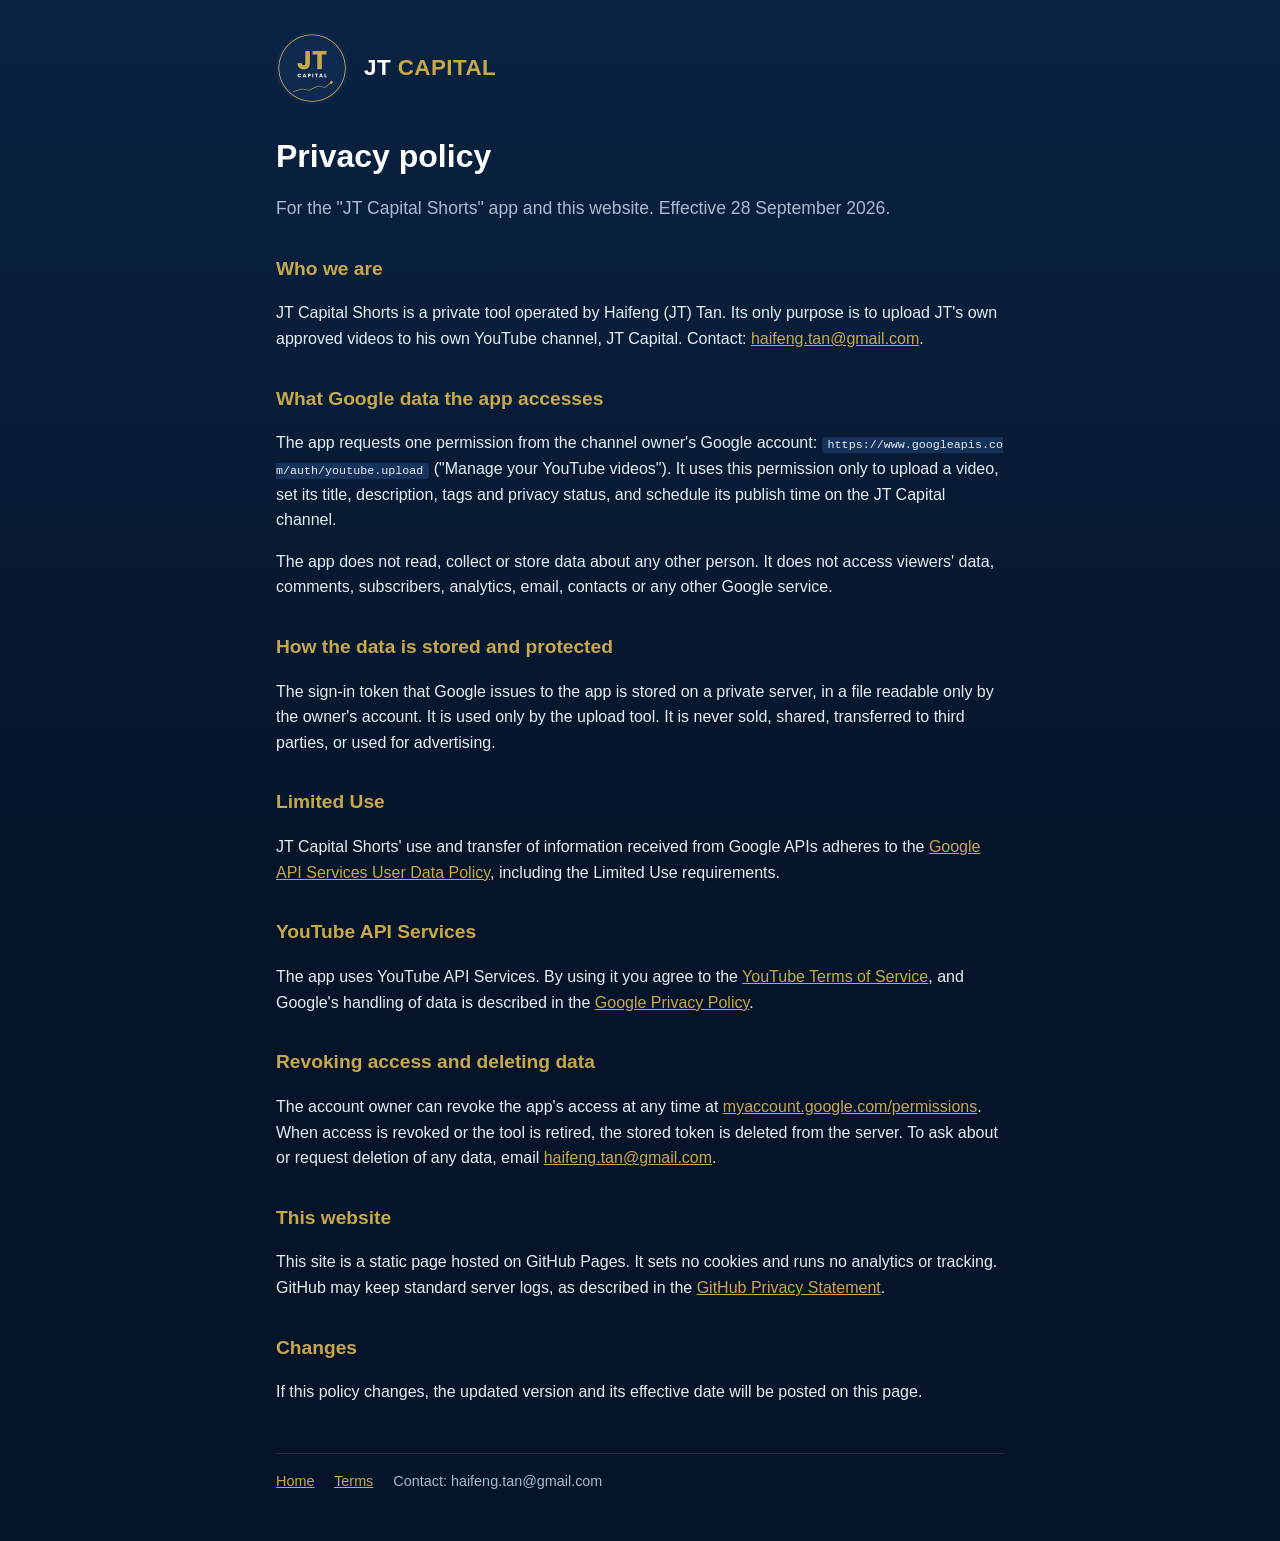
==== privacy.html @ 9b532cd6 "Add files via upload" ====
<!doctype html>
<html lang="en">
<head>
<meta charset="utf-8">
<meta name="viewport" content="width=device-width, initial-scale=1">
<title>Privacy policy · JT Capital</title>
<link rel="icon" type="image/png" href="[data-uri]">
<link rel="stylesheet" href="style.css">
</head>
<body>
<div class="wrap">
  <header>
    <a href="./" aria-label="JT Capital home"><span class="logo" role="img" aria-label="JT Capital emblem"></span></a>
    <a href="./" class="brand">JT <span>CAPITAL</span></a>
  </header>

  <h1>Privacy policy</h1>
  <p class="lead">For the "JT Capital Shorts" app and this website. Effective 28 September 2026.</p>

  <h2>Who we are</h2>
  <p>JT Capital Shorts is a private tool operated by Haifeng (JT) Tan. Its only purpose is to upload JT's own approved videos to his own YouTube channel, JT Capital. Contact: <a href="mailto:haifeng.tan@gmail.com">haifeng.tan@gmail.com</a>.</p>

  <h2>What Google data the app accesses</h2>
  <p>The app requests one permission from the channel owner's Google account: <code>https://www.googleapis.com/auth/youtube.upload</code> ("Manage your YouTube videos"). It uses this permission only to upload a video, set its title, description, tags and privacy status, and schedule its publish time on the JT Capital channel.</p>
  <p>The app does not read, collect or store data about any other person. It does not access viewers' data, comments, subscribers, analytics, email, contacts or any other Google service.</p>

  <h2>How the data is stored and protected</h2>
  <p>The sign-in token that Google issues to the app is stored on a private server, in a file readable only by the owner's account. It is used only by the upload tool. It is never sold, shared, transferred to third parties, or used for advertising.</p>

  <h2>Limited Use</h2>
  <p>JT Capital Shorts' use and transfer of information received from Google APIs adheres to the <a href="https://developers.google.com/terms/api-services-user-data-policy">Google API Services User Data Policy</a>, including the Limited Use requirements.</p>

  <h2>YouTube API Services</h2>
  <p>The app uses YouTube API Services. By using it you agree to the <a href="https://www.youtube.com/t/terms">YouTube Terms of Service</a>, and Google's handling of data is described in the <a href="https://policies.google.com/privacy">Google Privacy Policy</a>.</p>

  <h2>Revoking access and deleting data</h2>
  <p>The account owner can revoke the app's access at any time at <a href="https://myaccount.google.com/permissions">myaccount.google.com/permissions</a>. When access is revoked or the tool is retired, the stored token is deleted from the server. To ask about or request deletion of any data, email <a href="mailto:haifeng.tan@gmail.com">haifeng.tan@gmail.com</a>.</p>

  <h2>This website</h2>
  <p>This site is a static page hosted on GitHub Pages. It sets no cookies and runs no analytics or tracking. GitHub may keep standard server logs, as described in the <a href="https://docs.github.com/en/site-policy/privacy-policies/github-general-privacy-statement">GitHub Privacy Statement</a>.</p>

  <h2>Changes</h2>
  <p>If this policy changes, the updated version and its effective date will be posted on this page.</p>

  <footer>
    <a href="./">Home</a>
    <a href="terms.html">Terms</a>
    <span>Contact: haifeng.tan@gmail.com</span>
  </footer>
</div>
</body>
</html>
---- style.css ----
:root {
  --navy: #0a2342;
  --navy-deep: #051428;
  --card: #14325a;
  --gold: #c9a84c;
  --text: #ffffff;
  --muted: #aabace;
}
* { box-sizing: border-box; }
html, body { margin: 0; padding: 0; }
html { background: var(--navy-deep); }
body {
  background: linear-gradient(180deg, var(--navy) 0%, var(--navy-deep) 100%) fixed;
  color: var(--text);
  font-family: "Poppins", -apple-system, BlinkMacSystemFont, "Segoe UI", Roboto, Helvetica, Arial, sans-serif;
  line-height: 1.6;
  min-height: 100vh;
}
.wrap { max-width: 760px; margin: 0 auto; padding: 32px 16px 48px; }
header { display: flex; align-items: center; gap: 16px; margin-bottom: 32px; }
header .logo { display: block; width: 72px; height: 72px; border-radius: 50%;
  background: url([data-uri]) center / cover no-repeat; }
header .brand { font-weight: 700; font-size: 1.4rem; letter-spacing: 0.02em; }
header .brand span { color: var(--gold); }
header a { color: inherit; text-decoration: none; }
h1 { font-size: 2rem; line-height: 1.25; margin: 0 0 12px; }
h2 { font-size: 1.2rem; color: var(--gold); margin: 32px 0 8px; }
p, li { color: #e6ecf3; }
.lead { font-size: 1.1rem; color: var(--muted); margin-bottom: 24px; }
.pillars { display: grid; grid-template-columns: repeat(auto-fit, minmax(200px, 1fr)); gap: 12px; margin: 24px 0; }
.pill { background: var(--card); border-left: 3px solid var(--gold); border-radius: 8px; padding: 14px 16px; }
.pill b { display: block; color: var(--gold); margin-bottom: 4px; }
.btn {
  display: inline-block; background: var(--gold); color: var(--navy-deep); font-weight: 700;
  padding: 12px 20px; border-radius: 8px; text-decoration: none; margin: 8px 0 16px;
}
.note { background: var(--card); border-radius: 8px; padding: 14px 16px; color: var(--muted); font-size: 0.95rem; }
a { color: var(--gold); }
code { background: var(--card); padding: 1px 6px; border-radius: 4px; font-size: 0.9em; word-break: break-all; }
footer { margin-top: 48px; padding-top: 16px; border-top: 1px solid rgba(255,255,255,0.12); color: var(--muted); font-size: 0.9rem; }
footer a { margin-right: 16px; }
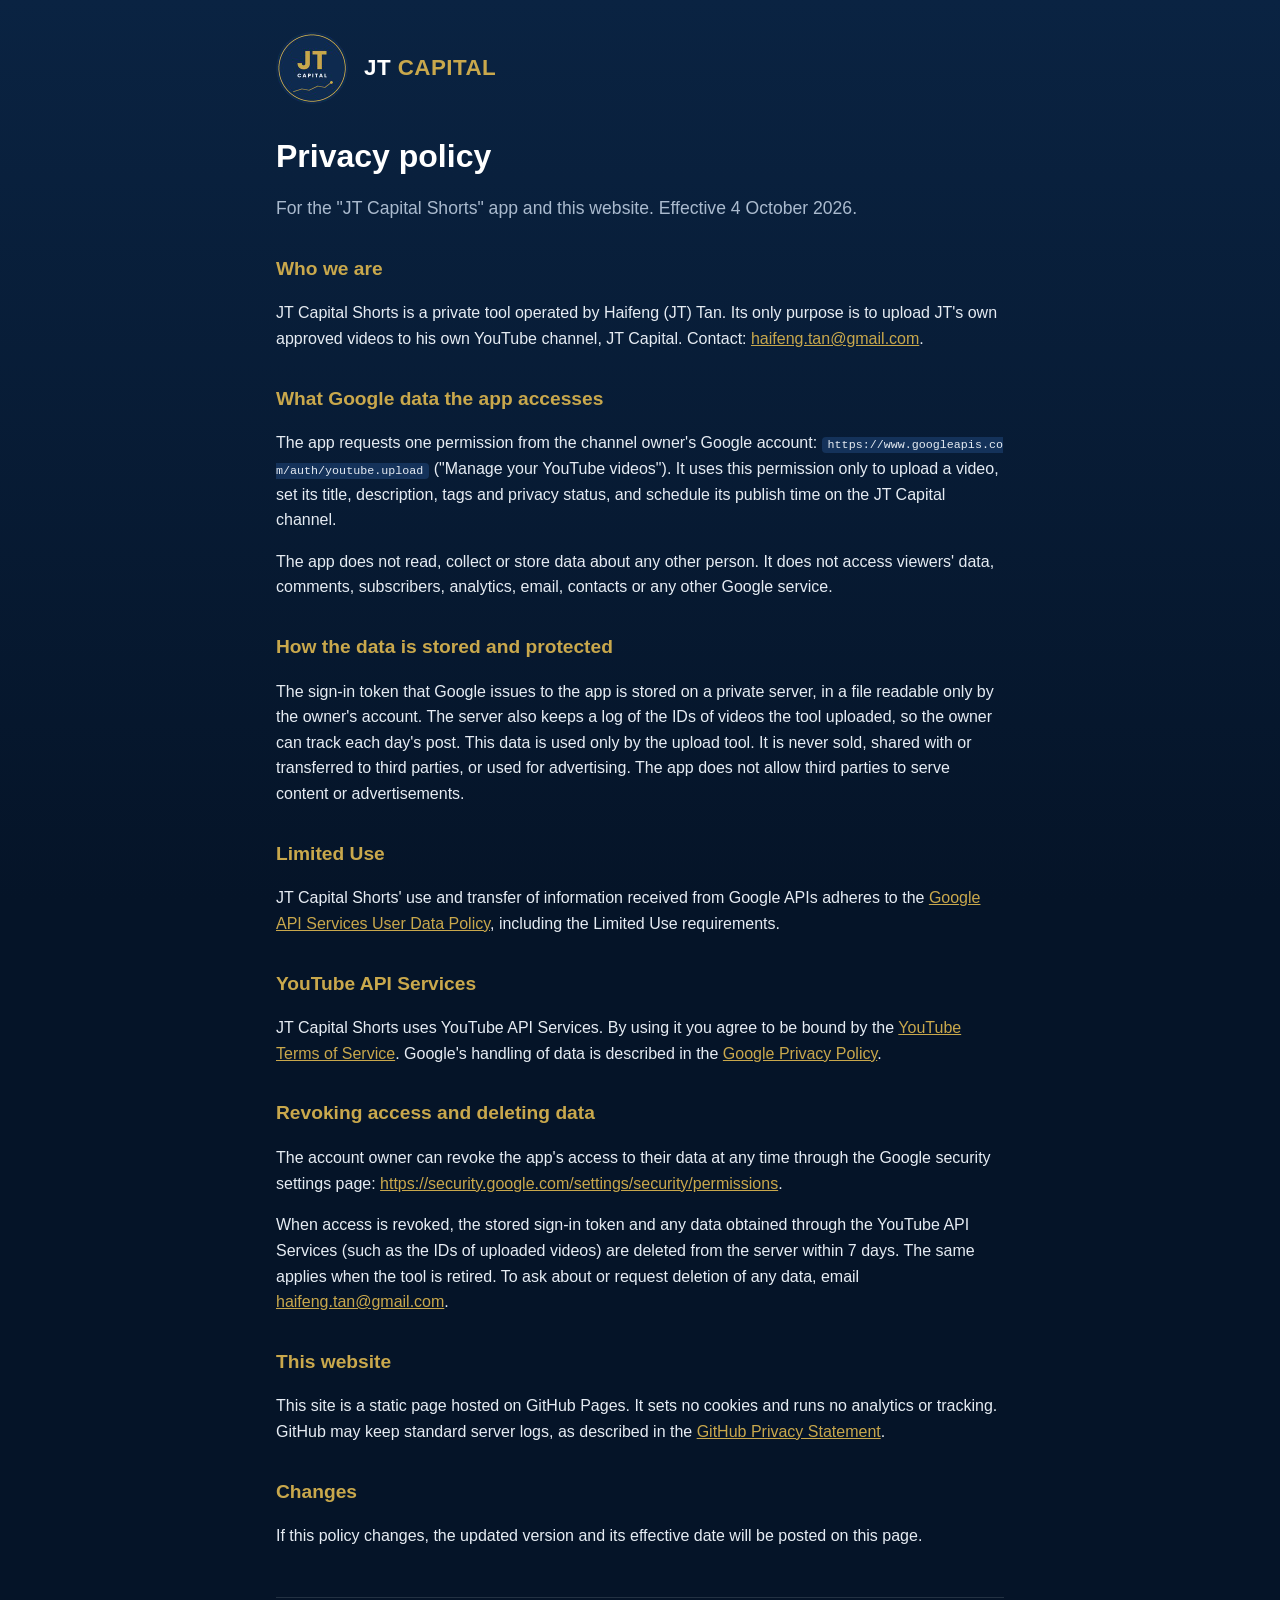
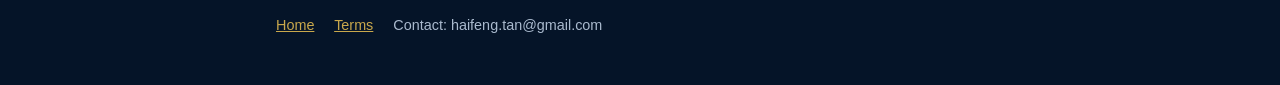
==== commit faa85585: "Add files via upload" ====
--- a/privacy.html
+++ b/privacy.html
@@ -15,7 +15,7 @@
   </header>
 
   <h1>Privacy policy</h1>
-  <p class="lead">For the "JT Capital Shorts" app and this website. Effective 28 September 2026.</p>
+  <p class="lead">For the "JT Capital Shorts" app and this website. Effective 4 October 2026.</p>
 
   <h2>Who we are</h2>
   <p>JT Capital Shorts is a private tool operated by Haifeng (JT) Tan. Its only purpose is to upload JT's own approved videos to his own YouTube channel, JT Capital. Contact: <a href="mailto:haifeng.tan@gmail.com">haifeng.tan@gmail.com</a>.</p>
@@ -25,16 +25,17 @@
   <p>The app does not read, collect or store data about any other person. It does not access viewers' data, comments, subscribers, analytics, email, contacts or any other Google service.</p>
 
   <h2>How the data is stored and protected</h2>
-  <p>The sign-in token that Google issues to the app is stored on a private server, in a file readable only by the owner's account. It is used only by the upload tool. It is never sold, shared, transferred to third parties, or used for advertising.</p>
+  <p>The sign-in token that Google issues to the app is stored on a private server, in a file readable only by the owner's account. The server also keeps a log of the IDs of videos the tool uploaded, so the owner can track each day's post. This data is used only by the upload tool. It is never sold, shared with or transferred to third parties, or used for advertising. The app does not allow third parties to serve content or advertisements.</p>
 
   <h2>Limited Use</h2>
   <p>JT Capital Shorts' use and transfer of information received from Google APIs adheres to the <a href="https://developers.google.com/terms/api-services-user-data-policy">Google API Services User Data Policy</a>, including the Limited Use requirements.</p>
 
   <h2>YouTube API Services</h2>
-  <p>The app uses YouTube API Services. By using it you agree to the <a href="https://www.youtube.com/t/terms">YouTube Terms of Service</a>, and Google's handling of data is described in the <a href="https://policies.google.com/privacy">Google Privacy Policy</a>.</p>
+  <p>JT Capital Shorts uses YouTube API Services. By using it you agree to be bound by the <a href="https://www.youtube.com/t/terms">YouTube Terms of Service</a>. Google's handling of data is described in the <a href="http://www.google.com/policies/privacy">Google Privacy Policy</a>.</p>
 
   <h2>Revoking access and deleting data</h2>
-  <p>The account owner can revoke the app's access at any time at <a href="https://myaccount.google.com/permissions">myaccount.google.com/permissions</a>. When access is revoked or the tool is retired, the stored token is deleted from the server. To ask about or request deletion of any data, email <a href="mailto:haifeng.tan@gmail.com">haifeng.tan@gmail.com</a>.</p>
+  <p>The account owner can revoke the app's access to their data at any time through the Google security settings page: <a href="https://security.google.com/settings/security/permissions">https://security.google.com/settings/security/permissions</a>.</p>
+  <p>When access is revoked, the stored sign-in token and any data obtained through the YouTube API Services (such as the IDs of uploaded videos) are deleted from the server within 7 days. The same applies when the tool is retired. To ask about or request deletion of any data, email <a href="mailto:haifeng.tan@gmail.com">haifeng.tan@gmail.com</a>.</p>
 
   <h2>This website</h2>
   <p>This site is a static page hosted on GitHub Pages. It sets no cookies and runs no analytics or tracking. GitHub may keep standard server logs, as described in the <a href="https://docs.github.com/en/site-policy/privacy-policies/github-general-privacy-statement">GitHub Privacy Statement</a>.</p>
